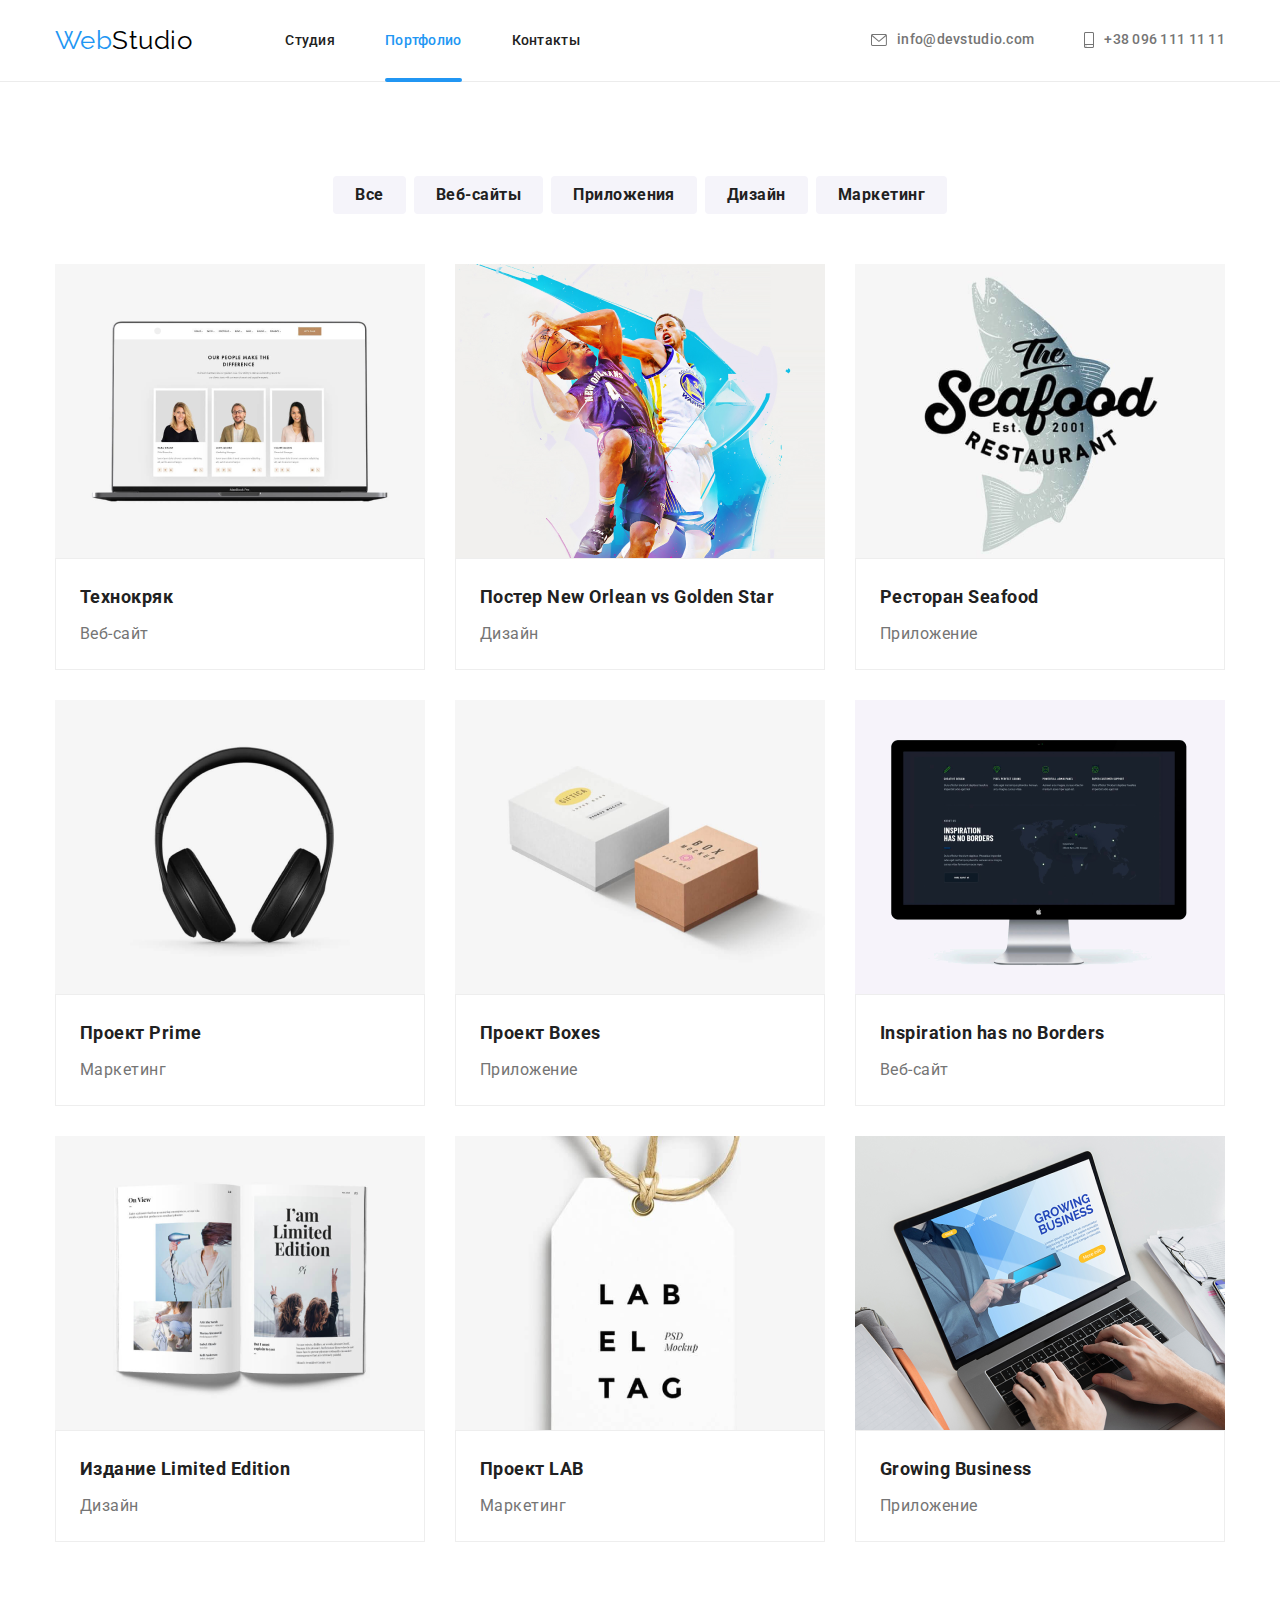
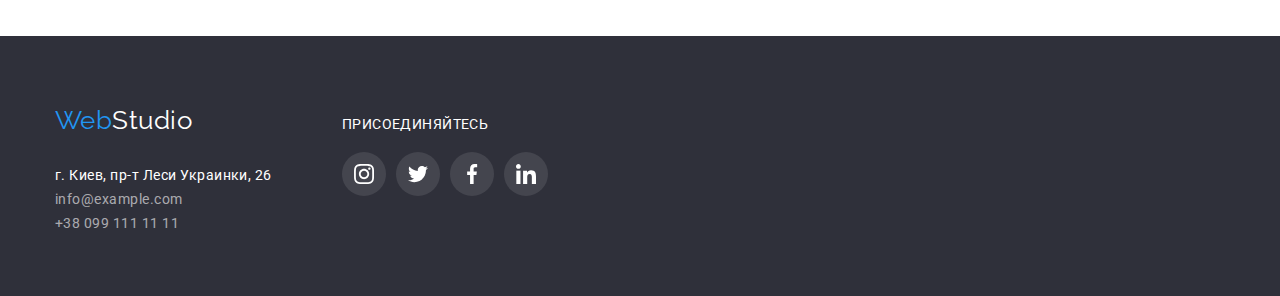
==== portfolio.html @ 7642db20 "gg" ====
<!DOCTYPE html>
<html lang="ru">

<head>
    <meta charset="UTF-8">
    <meta name="viewport" content="width=device-width, initial-scale=1.0">
    <title>WebStudio</title>
    <link rel="stylesheet" href="https://cdnjs.cloudflare.com/ajax/libs/modern-normalize/1.0.0/modern-normalize.min.css" />
    <link rel="preconnect" href="https://fonts.gstatic.com">
    <link
        href="https://fonts.googleapis.com/css2?family=Raleway:wght@700&family=Roboto:wght@400;500;700;900&display=swap"
        rel="stylesheet">
    <link href="css/style.css" rel="stylesheet">

</head>
<body>
    <!-- Шапка сайта -->
    <header class="page-header">
        <div class="container">
            <nav class="navigation">
                <a href="./" class="logo">
                    Web<span class="logo-second">Studio</span>
                </a>
                <ul class="site-nav list">
                    <li class="navigation-list"><a href="./" class="list-link-nav link">Студия</a></li>
                    <li class="navigation-list"><a href="./portfolio.html" class="list-link-nav current link">Портфолио</a></li>
                    <li class="navigation-list"><a href="" class="list-link-nav link">Контакты</a></li>
                </ul>
            </nav>
    
            <address class="address">
                <ul class="contacts-nav list">
                    <li class="address-item">
                        <a href="mailto:info@devstudio.com" class="link contacts-block">
                            <svg class="email-svg">
                                <use href="./images/sprite.svg#email"></use>
                            </svg>
                            info@devstudio.com</a></li>
                    <li class="address-item">
                        <a href="tel:+380961111111" class="link contacts-block">
                            <svg class="smartphone-svg">
                                <use href="./images/sprite.svg#smartphone">
                                    <use>
                            </svg>
                            +38 096 111 11 11</a></li>
                </ul>
            </address>
        </div>
    </header>

    <main class="page-main">
        <section>
            <div class="container">
                <h1 hidden class="portfolio-title">Портфолио</h1>
                <nav class="nav-filter">
                    <ul class="portfolio-list list">
                        <li class="item">
                            <button class="filter-button" type="button">Все</button>
                        </li>
                        <li class="item">
                            <button class="filter-button" type="button">Веб-сайты</button>
                        </li>
                        <li class="item">
                            <button class="filter-button" type="button">Приложения</button>
                        </li>
                        <li class="item">
                            <button class="filter-button" type="button">Дизайн</button>
                        </li>
                        <li class="item">
                            <button class="filter-button" type="button">Маркетинг</button>
                        </li>
                    </ul>
                </nav>
            </div>

            <div class="container">
                <ul class="portfolio-examples list">
                    <li class="item">
                        <a href="" class="portfolio-examples-link">
                            <div class="portfolio-hidden-block">
                            <img src="./images/portfolio/1img.png" alt="Веб-сайт" 
                            width="370"
                            height="294">
                            <p class="portfolio-hover-text">
                                Технокряк это современная <br> 
                                площадка распространения <br>
                                коронавируса. Компании 
                                используют эту платформу для <br>
                                цифрового шпионажа и атак на <br>
                                защищённые сервера конкурентов.
                            </p>
                            </div>
                            <div class="item-card">
                            <h2 class="example-name">Технокряк</h2>
                            <p class="example-type">Веб-сайт</p>
                            </div>
                        </a>
                    </li>
                    <li class="item">
                        <a href="" class="portfolio-examples-link">
                            <div class="portfolio-hidden-block">
                            <img src="./images/portfolio/2img.png" alt="Дизайн" 
                            width="370"
                            height="294">
                            <p class="portfolio-hover-text">
                                Технокряк это современная <br> 
                                площадка распространения <br>
                                коронавируса. Компании 
                                используют эту платформу для <br>
                                цифрового шпионажа и атак на <br>
                                защищённые сервера конкурентов.
                            </p>
                            </div>
                            <div class="item-card">
                            <h2 class="example-name">Постер New Orlean vs Golden Star</h2>
                            <p class="example-type">Дизайн</p>
                            </div>
                        </a>
                    </li>
                    <li class="item">
                        <a href="" class="portfolio-examples-link">
                            <div class="portfolio-hidden-block">
                            <img src="./images/portfolio/3img.png" alt="Приложение" 
                            width="370"
                            height="294">
                            <p class="portfolio-hover-text">
                                Технокряк это современная <br> 
                                площадка распространения <br>
                                коронавируса. Компании 
                                используют эту платформу для <br>
                                цифрового шпионажа и атак на <br>
                                защищённые сервера конкурентов.
                            </p>
                            </div>
                            <div class="item-card">
                            <h2 class="example-name">Ресторан Seafood</h2>
                            <p class="example-type">Приложение</p>
                            </div>
                        </a>
                    </li>
                    <li class="item">
                        <a href="" class="portfolio-examples-link">
                            <div class="portfolio-hidden-block">
                            <img src="./images/portfolio/4img.png" alt="Маркетинг" 
                            width="370"
                            height="294">
                            <p class="portfolio-hover-text">
                                Технокряк это современная <br> 
                                площадка распространения <br>
                                коронавируса. Компании 
                                используют эту платформу для <br>
                                цифрового шпионажа и атак на <br>
                                защищённые сервера конкурентов.
                            </p>
                            </div>
                            <div class="item-card">
                            <h2 class="example-name">Проект Prime</h2>
                            <p class="example-type">Маркетинг</p>
                            </div>
                        </a>
                    </li>
                    <li class="item">
                        <a href="" class="portfolio-examples-link">
                            <div class="portfolio-hidden-block">
                            <img src="./images/portfolio/5img.png" alt="Приложение" 
                            width="370"
                            height="294">
                            <p class="portfolio-hover-text">
                                Технокряк это современная <br> 
                                площадка распространения <br>
                                коронавируса. Компании 
                                используют эту платформу для <br>
                                цифрового шпионажа и атак на <br>
                                защищённые сервера конкурентов.
                            </p>
                            </div>
                            <div class="item-card">
                            <h2 class="example-name">Проект Boxes</h2>
                            <p class="example-type">Приложение</p>
                            </div>
                        </a>
                    </li>
                    <li class="item">
                        <a href="" class="portfolio-examples-link">
                            <div class="portfolio-hidden-block">
                            <img src="./images/portfolio/6img.png" alt="Веб-сайт" 
                            width="370"
                            height="294">
                            <p class="portfolio-hover-text">
                                Технокряк это современная <br> 
                                площадка распространения <br>
                                коронавируса. Компании 
                                используют эту платформу для <br>
                                цифрового шпионажа и атак на <br>
                                защищённые сервера конкурентов.
                            </p>
                            </div>
                            <div class="item-card">
                            <h2 class="example-name">Inspiration has no Borders</h2>
                            <p class="example-type">Веб-сайт</p>
                            </div>
                        </a>
                    </li>
                    <li class="item">
                        <a href="" class="portfolio-examples-link">
                            <div class="portfolio-hidden-block">
                            <img src="./images/portfolio/7img.png" alt="Дизайн" 
                            width="370"
                            height="294">
                            <p class="portfolio-hover-text">
                                Технокряк это современная <br> 
                                площадка распространения <br>
                                коронавируса. Компании 
                                используют эту платформу для <br>
                                цифрового шпионажа и атак на <br>
                                защищённые сервера конкурентов.
                            </p>
                            </div>
                            <div class="item-card">
                            <h2 class="example-name">Издание Limited Edition</h2>
                            <p class="example-type">Дизайн</p>
                            </div>
                        </a>
                    </li>
                    <li class="item">
                        <a href="" class="portfolio-examples-link">
                            <div class="portfolio-hidden-block">
                            <img src="./images/portfolio/8img.png" alt="Маркетинг" 
                            width="370"
                            height="294">
                            <p class="portfolio-hover-text">
                                Технокряк это современная <br> 
                                площадка распространения <br>
                                коронавируса. Компании 
                                используют эту платформу для <br>
                                цифрового шпионажа и атак на <br>
                                защищённые сервера конкурентов.
                            </p>
                            </div>
                            <div class="item-card">
                            <h2 class="example-name">Проект LAB</h2>
                            <p class="example-type">Маркетинг</p>
                            </div>
                        </a>
                    </li>
                    <li class="item">
                        <a href="" class="portfolio-examples-link">
                            <div class="portfolio-hidden-block">
                            <img src="./images/portfolio/9img.png" alt="Приложение" 
                            width="370"
                            height="294">
                            <p class="portfolio-hover-text">
                                Технокряк это современная <br> 
                                площадка распространения <br>
                                коронавируса. Компании 
                                используют эту платформу для <br>
                                цифрового шпионажа и атак на <br>
                                защищённые сервера конкурентов.
                            </p>
                            </div>
                            <div class="item-card">
                            <h2 class="example-name">Growing Business</h2>
                            <p class="example-type">Приложение</p>
                            </div>
                        </a>
                    </li>
                </ul>
            </div>
        </section>
    </main>

    <!-- Подвал -->
    <footer class="addresses-style">
        <div class="container inline-footer">
            <div>
                <a href="./" class="logo">
                    Web<span class="logo-second-footer">Studio</span>
                </a>
                <address class="address-style">
                    <ul class="footer-address list">
                        <li>
                            г. Киев, пр-т Леси Украинки, 26
                        </li>
                        <li>
                            <a href="mailto:info@example.com" class="footer-contacts">info@example.com</a>
                        </li>
                        <li>
                            <a href="tel:+380991111111" class="footer-contacts">+38 099 111 11 11</a>
                        </li>
                    </ul>
                </address>
            </div>
    
            <div class="social-footer">
                <p class="title-footer">
                    присоединяйтесь
                </p>
                <ul class="social-footer-list list">
                    <li class="social-footer-item">
                        <a href="" class="social-footer-link">
                            <svg class="social-svg-footer" width=20 height=20>
                                <use href="./images/sprite.svg#instagramfooter"></use>
                            </svg>
                        </a>
                    </li>
                    <li class="social-footer-item">
                        <a href="" class="social-footer-link">
                            <svg class="social-svg-footer" width=20 height=20>
                                <use href="./images/sprite.svg#twitterfooter"></use>
                            </svg>
                        </a>
                    </li>
                    <li class="social-footer-item">
                        <a href="" class="social-footer-link">
                            <svg class="social-svg-footer" width=20 height=20>
                                <use href="./images/sprite.svg#facebookfooter"></use>
                            </svg>
                        </a>
                    </li>
                    <li class="social-footer-item">
                        <a href="" class="social-footer-link">
                            <svg class="social-svg-footer" width=20 height=20>
                                <use href="./images/sprite.svg#linkedinfooter"></use>
                            </svg>
                        </a>
                    </li>
                </ul>
            </div>
    
        </div>
    </footer>
    
</body>
    
</html>
---- css/style.css ----
:root {
  --primary-text-color: #757575;
  --title-text-color: #212121;
  --accent-color: #2196f3;
  --primary-page-color: #ffffff;
}

body {
  background-color: var(--primary-page-color);
  color: var(--primary-text-color);
  font-family: Roboto, sans-serif;
  letter-spacing: 0.03em;
}

.list {
  list-style: none;
}

h1,
h2,
h4,
h4,
h5,
h6 {
  margin: 0;
}

ul,
ol {
  margin: 0;
  padding-inline-start: 0;
}

a {
  margin: 0;
}

img {
  display: block;
}

.container {
  margin-left: auto;
  margin-right: auto;
  width: 1200px;
  padding: 0 15px;
}

/*Шапка сайта*/
.page-header {
  border-bottom: 1px solid #ececec;
}

.page-header .container {
  display: flex;
  align-items: center;
}

.navigation {
  display: flex;
  align-items: center;
}

.logo {
  color: var(--accent-color);
  text-decoration: none;
  font-family: Raleway, sans-serif;
  font-size: 26px;
  line-height: 1.88;
}

.page-header .logo {
  margin-right: 93px;
}

.logo-second {
  color: #000000;
}

.site-nav .link {
  color: var(--title-text-color);
  text-decoration: none;
  font-weight: 500;
  font-size: 14px;
  line-height: 1.2;
  letter-spacing: 0.02em;
}

.site-nav {
  display: flex;
}

.site-nav .link:hover,
.site-nav .link:focus {
  color: var(--accent-color);
}

.navigation-list:not(:last-child) {
  margin-right: 50px;
}

.list-link-nav {
  display: block;
  position: relative;
  padding-top: 32px;
  padding-bottom: 32px;
  transition: 250ms cubic-bezier(0.4, 0, 0.2, 1);
}

.list-link-nav.current::after {
  content: '';
  position: absolute;
  bottom: -1px;
  display: block;
  width: 100%;
  height: 4px;
  color: #2196f3;
  background-color: #2196f3;
  border-radius: 2px;
  transition: 250ms cubic-bezier(0.4, 0, 0.2, 1);
}

.email-svg {
  width: 16px;
  height: 12px;
  margin-right: 10px;
  fill: var(--primary-text-color);
}

.smartphone-svg {
  width: 10px;
  height: 16px;
  margin-right: 10px;
  fill: var(--primary-text-color);
}

.address-item:not(:last-child) {
  margin-right: 50px;
}

.link.current {
  color: var(--accent-color);
}

.contacts-nav {
  display: flex;
}

.page-header .address {
  margin-left: auto;
}

.address-item .link {
  display: flex;
  align-items: center;
  color: var(--primary-text-color);
  text-decoration: none;
  font-style: normal;
  font-weight: 500;
  font-size: 14px;
  line-height: 1.14;
  letter-spacing: 0.02em;
}

.address-item .link:hover,
.address-item .link:focus {
  color: var(--accent-color);
}

.contacts-block:hover .email-svg,
.contacts-block:focus .email-svg {
  fill: currentColor;
}

.contacts-block:hover .smartphone-svg,
.contacts-block:focus .smartphone-svg {
  fill: currentColor;
}

/*section*/
.section-title {
  color: var(--title-text-color);
  font-size: 36px;
  line-height: 1.16;
  text-align: center;
  margin-bottom: 50px;
}

/*Герой*/
.hero {
  background-image: linear-gradient(
      rgba(47, 48, 58, 0.4),
      rgba(47, 48, 58, 0.4)
    ),
    url(../images/hero.png);
  background-color: #ffffff;
  background-position: center;
  max-width: 1600px;
  background-repeat: no-repeat;
  text-align: center;
  margin-left: auto;
  margin-right: auto;
  padding-top: 200px;
  padding-bottom: 200px;
}

.hero-title {
  color: var(--primary-page-color);
  font-weight: 900;
  font-size: 44px;
  line-height: 1.37;
  letter-spacing: 0.06em;
  text-transform: uppercase;
  margin-bottom: 30px;
}

.hero-button {
  background-color: var(--accent-color);
  color: var(--primary-page-color);

  display: inline-block;
  border: 1px transparent;
  min-width: 200px;
  height: 50px;
  text-decoration: none;
  font-weight: bold;
  font-size: 16px;
  line-height: 1.875;
  letter-spacing: 0.06em;
  border-radius: 4px;
  cursor: pointer;
  padding: 10px 32px;
  text-decoration: none;
}

/*Преимущества*/
.features {
  padding-top: 94px;
  padding-bottom: 94px;
}

.features-list .title {
  color: var(--title-text-color);
  font-size: 14px;
  line-height: 1.14;
  letter-spacing: 0.03em;
  text-transform: uppercase;
  margin-bottom: 10px;
  margin-top: 0px;
}

.features-list-item:not(:last-child) {
  margin-right: 30px;
}

.features-paragraph {
  min-width: 270px;
  margin-top: 0px;
  margin-bottom: 0px;
}

.container .features-list {
  display: flex;
}

.features-paragraph {
  font-size: 14px;
  line-height: 1.7;
}

.features-svg {
  width: 70px;
  height: 70px;
}

.features-svg-block {
  display: flex;
  background-color: #f5f4fa;
  align-items: center;
  justify-content: center;
  width: 270px;
  height: 120px;
  border-radius: 4px;
  margin-bottom: 30px;
}

/*чем мы занимаемся*/
.works {
  padding-bottom: 94px;
}

.works-title {
  display: flex;
}

.works-title-list {
  position: relative;
}

.works-title-list:not(:last-child) {
  margin-right: 30px;
}

.about-backg {
  position: absolute;
  width: 370px;
  bottom: 0;
  background-color: rgba(47, 48, 58, 0.8);
}

.about-backg-title {
  font-weight: 700;
  font-size: 14px;
  line-height: 1.14;
  text-align: center;
  letter-spacing: 0.03em;
  text-transform: uppercase;
  color: #ffffff;
  margin: 27px 0;
}

/*наша команда*/

.employees-title {
  display: flex;
  justify-content: space-between;
}

.employees-title li {
  background: #ffffff;
  box-shadow: 0px 1px 3px rgba(0, 0, 0, 0.12), 0px 1px 1px rgba(0, 0, 0, 0.14),
    0px 2px 1px rgba(0, 0, 0, 0.2);
  border-radius: 0px 0px 4px 4px;
}

.employee {
  padding-top: 94px;
  padding-bottom: 94px;
  background-color: #f5f4fa;
  text-align: center;
  margin-left: auto;
  margin-right: auto;
}

.employee-name {
  color: var(--title-text-color);
  font-weight: 500;
  font-size: 16px;
  line-height: 1.18;
  margin-top: 30px;
  margin-bottom: 10px;
  text-align: center;
}
.employee-position {
  color: var(--primary-text-color);
  font-size: 16px;
  line-height: 1.18;
  margin-top: 0;
  margin-bottom: 16px;
  text-align: center;
}

.employee-social-block {
  display: flex;
  justify-content: center;
  align-items: center;
  width: 206px;
  height: 44px;
  margin: 0 32px 30px 32px;
}

.employees-social-svg-links {
  display: flex;
  align-items: center;
  justify-content: center;
  width: 44px;
  height: 44px;
}

.employees-social-svg-links:hover .employees-social-svg,
.employees-social-svg-links:focus .employees-social-svg {
  fill: #ffffff;
}

.employees-social-svg-links:hover,
.employees-social-svg-links:focus {
  background: var(--accent-color);
  border-radius: 50%;
}

.employees-social-svg-links:not(:last-child) {
  margin-right: 10px;
}

.employees-social-svg {
  fill: #afb1b8;
  width: 20px;
  height: 20px;
}
/*наши клиенты*/
.clients {
  padding-top: 94px;
  padding-bottom: 94px;
}

.clients-list {
  display: flex;
  align-items: center;
  justify-content: space-between;
}

.clients-item-link {
  display: flex;
  align-items: center;
  justify-content: center;
  width: 170px;
  height: 90px;
  border: 1px solid #afb1b8;
  border-radius: 4px;
}

.clients-social-svg {
  fill: #afb1b8;
}

.clients-item-link:hover,
.clients-item-link:focus {
  border: 1px solid var(--accent-color);
}

.clients-item-link:hover .clients-social-svg,
.clients-item-link:focus .clients-social-svg {
  fill: var(--accent-color);
}

/*подвал*/

.addresses-style {
  text-decoration: none;
  background-color: #2f303a;
  padding-top: 60px;
  padding-bottom: 60px;
  margin-left: auto;
  margin-right: auto;
}

.footer-address {
  color: #ffffff;
  font-size: 14px;
  line-height: 1.7;
}

.footer-contacts {
  color: rgba(255, 255, 255, 0.6);
  font-size: 14px;
  line-height: 1.7;
  text-decoration: none;
  margin-top: 9px;
}

.inline-footer {
  display: flex;
  align-items: baseline;
}

.social-footer {
  margin-left: 70px;
}

.social-footer-list {
  display: flex;
  justify-content: space-between;
  width: 206px;
}

.title-footer {
  color: var(--primary-page-color);
  font-size: 14px;
  line-height: 1.14;
  letter-spacing: 0.03em;
  text-transform: uppercase;
  margin-bottom: 20px;
}

.social-footer-link {
  display: flex;
  align-items: center;
  justify-content: center;
  background: rgba(255, 255, 255, 10%);
  width: 44px;
  height: 44px;
  border-radius: 50%;
}

.social-svg-footer {
  fill: #ffffff;
}

.social-footer-link:hover,
.social-footer-link:focus {
  background: var(--accent-color);
}

.nav-filter {
  padding-top: 94px;
  padding-bottom: 50px;
}

.filter-button {
  background-color: #f5f4fa;
  color: var(--title-text-color);
  text-align: center;
  display: inline-block;
  border: 1px transparent;
  min-width: 73px;
  height: 38px;
  text-decoration: none;
  font-weight: bold;
  border-radius: 4px;
  cursor: pointer;
  padding: 6px 22px;
  font-size: 16px;
  line-height: 1.625;
  letter-spacing: 0.03em;
}

.portfolio-list {
  display: flex;
  justify-content: center;
}

.portfolio-list .item:not(:last-child) {
  margin-right: 8px;
}

.portfolio-list .filter-button:hover,
.portfolio-list .filter-button:focus {
  background-color: var(--accent-color);
  color: var(--primary-page-color);
}

.portfolio-examples {
  display: flex;
  flex-wrap: wrap;
  padding-bottom: 94px;
}

.portfolio-examples .item {
  margin-right: 30px;
  margin-bottom: 30px;
}

.portfolio-hidden-block {
  position: relative;
  overflow: hidden;
}

.portfolio-hover-text {
  display: block;
  margin-block-start: 0em;
  margin-block-end: 0em;
  color: #ffffff;
  font-size: 18px;
  line-height: 1.5em;
  letter-spacing: 0.03em;
  padding: 63px 24px;
}

.portfolio-hidden-block .portfolio-hover-text {
  content: '';
  position: absolute;
  top: 0;
  left: 0;
  width: 100%;
  height: 100%;
  background-color: rgba(33, 150, 243, 0.9);
  opacity: 0;
  transform: translateY(100%);
  transition: 250ms cubic-bezier(0.4, 0, 0.2, 1);
}

.item {
  transition: 250ms cubic-bezier(0.4, 0, 0.2, 1);
}

.portfolio-examples-link:hover .portfolio-hidden-block .portfolio-hover-text,
.portfolio-examples-link:focus .portfolio-hidden-block .portfolio-hover-text {
  opacity: 1;
  transform: translateY(0);
}

.portfolio-examples .item:nth-last-child(-n + 3) {
  margin-bottom: 0;
}

.portfolio-examples .item:nth-child(3n) {
  margin-right: 0;
}

.portfolio-examples-link {
  text-decoration: none;
}

.item img {
  display: block;
  max-width: 100%;
  height: auto;
}
.item-card {
  padding: 20px 24px;
  background: #ffffff;
  border: 1px solid #eeeeee;
}

.portfolio-examples-link:hover,
.portfolio-examples-link:focus {
  box-shadow: 0px 1px 1px rgba(0, 0, 0, 0.12), 0px 4px 4px rgba(0, 0, 0, 0.06),
    1px 4px 6px rgba(0, 0, 0, 0.16);
}

.example-name {
  font-size: 18px;
  line-height: 2;
  letter-spacing: 0.06ems;
  color: var(--title-text-color);
  margin-bottom: 4px;
}

.example-type {
  font-size: 16px;
  line-height: 1.87;
  color: var(--primary-text-color);
  margin: 0;
}

.logo-second-footer {
  color: var(--primary-page-color);
}

.address-style {
  margin-top: 20px;
  font-style: normal;
}

.address-margin:not(:last-child) {
  margin-bottom: 9px;
}

/*modal window*/
.backdrop {
  position: fixed;
  top: 0;
  left: 0;
  width: 100%;
  height: 100%;
  background-color: rgba(0, 0, 0, 0.2);
  opacity: 1;
  visibility: visible;
  z-index: 1;
  transition: 400ms cubic-bezier(0.1, 0.7, 1, 0.1);
}

.backdrop.is-hidden {
  visibility: hidden;
  opacity: 0;
  pointer-events: none;
  transition: 400ms cubic-bezier(0.1, 0.7, 1, 0.1);
}

.modal {
  position: relative;
  width: 528px;
  height: 581px;
  background-color: #fff;
  top: 50%;
  left: 50%;
  transform: translate(-50%, -50%);
}

.close-modal {
  position: absolute;
  width: 30px;
  height: 30px;
  top: 8px;
  right: 6px;
  border-radius: 50%;
  cursor: pointer;
  background: #ffffff;
  border: 1px solid rgba(0, 0, 0, 0.1);
}
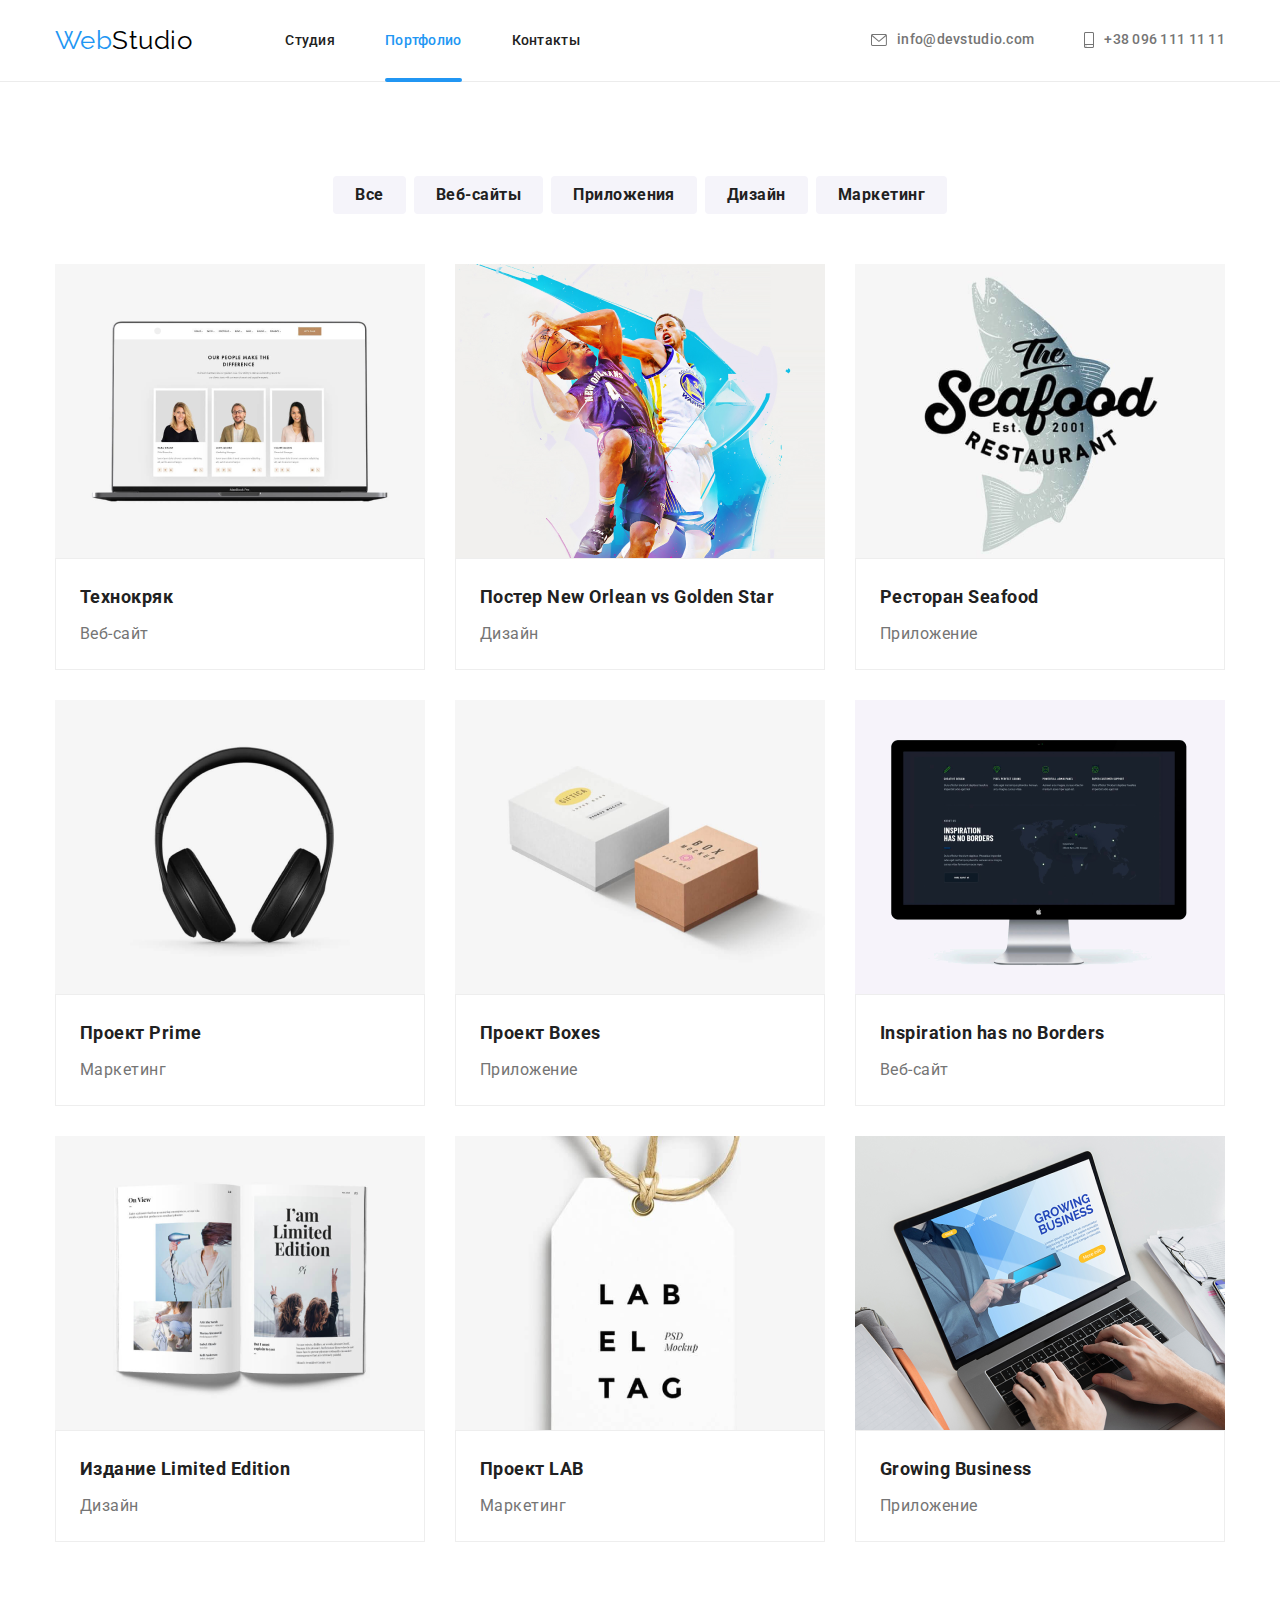
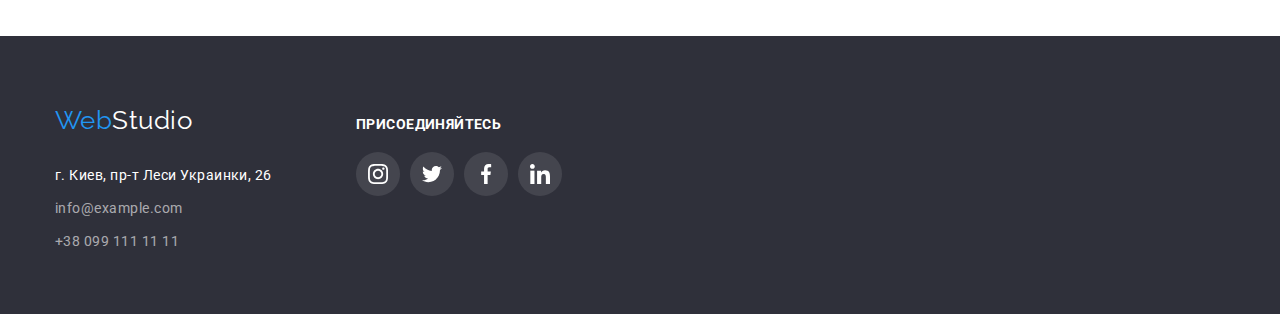
==== commit 9fbf4552: "gg" ====
--- a/portfolio.html
+++ b/portfolio.html
@@ -278,13 +278,13 @@
                 </a>
                 <address class="address-style">
                     <ul class="footer-address list">
-                        <li>
+                        <li class="address-margin">
                             г. Киев, пр-т Леси Украинки, 26
                         </li>
-                        <li>
+                        <li class="address-margin">
                             <a href="mailto:info@example.com" class="footer-contacts">info@example.com</a>
                         </li>
-                        <li>
+                        <li class="address-margin">
                             <a href="tel:+380991111111" class="footer-contacts">+38 099 111 11 11</a>
                         </li>
                     </ul>
--- a/css/style.css
+++ b/css/style.css
@@ -480,6 +480,7 @@
   letter-spacing: 0.03em;
   text-transform: uppercase;
   margin-bottom: 20px;
+  font-weight: 700;
 }
 
 .social-footer-link {
@@ -524,6 +525,53 @@
   letter-spacing: 0.03em;
 }
 
+/*footer form */
+.social-footer-form {
+  display: flex;
+  margin-top: 20px;
+}
+
+.social-footer-input {
+  width: 358px;
+  height: 50px;
+  border: 1px solid rgba(255, 255, 255, 0.3);
+  border-radius: 4px;
+  background-color: #2f303a;
+  padding: 15px 0px 15px 16px;
+  color: #fff;
+  margin-right: 12px;
+  transition: 250ms cubic-bezier(0.4, 0, 0.2, 1);
+}
+
+.social-footer-btn {
+  display: inline-flex;
+  justify-content: space-between;
+  width: 200px;
+  height: 50px;
+  font-weight: 700;
+  font-size: 16px;
+  line-height: 1.87;
+  letter-spacing: 0.06em;
+
+  background-color: var(--accent-color);
+  box-shadow: 0px 4px 4px rgba(0, 0, 0, 0.15);
+  border-radius: 4px;
+  border: none;
+  color: #fff;
+  padding: 10px 28px;
+  cursor: pointer;
+}
+
+.footer-icon-send {
+  fill: #ffffff;
+}
+
+.social-footer-subscribe {
+  align-items: ;
+  margin-left: 93px;
+}
+
+/*portfolio*/
 .portfolio-list {
   display: flex;
   justify-content: center;
@@ -640,6 +688,7 @@
 .address-style {
   margin-top: 20px;
   font-style: normal;
+  width: 231px;
 }
 
 .address-margin:not(:last-child) {
@@ -670,11 +719,13 @@
 .modal {
   position: relative;
   width: 528px;
-  height: 581px;
+  padding: 40px;
   background-color: #fff;
   top: 50%;
   left: 50%;
   transform: translate(-50%, -50%);
+  z-index: 2;
+  text-align: left;
 }
 
 .close-modal {
@@ -688,3 +739,172 @@
   background: #ffffff;
   border: 1px solid rgba(0, 0, 0, 0.1);
 }
+.close-modal:hover .icon-close-modal-button,
+.close-modal:focus .icon-close-modal-button {
+  fill: var(--accent-color);
+}
+
+.text-modal {
+  font-weight: 700;
+  font-size: 20px;
+  line-height: 1.15;
+  text-align: center;
+  letter-spacing: 0.03em;
+
+  color: #212121;
+  margin-bottom: 12px;
+}
+
+.modal-form-subject {
+  font-weight: 400;
+  font-size: 12px;
+  line-height: 1.16;
+
+  letter-spacing: 0.01em;
+
+  color: var(--primary-text-color);
+}
+
+.modal-subject-checkbox {
+  font-weight: 400;
+  font-size: 14px;
+  line-height: 1.71;
+
+  letter-spacing: 0.03em;
+
+  color: var(--primary-text-color);
+  margin-left: 7px;
+}
+
+.modal-form-message::placeholder {
+  font-weight: 400;
+  font-size: 14px;
+  line-height: 1.14;
+  letter-spacing: 0.01em;
+
+  color: rgba(117, 117, 117, 0.5);
+}
+
+.modal-form {
+  display: flex;
+  flex-direction: column;
+}
+
+.modal-form-label {
+  margin-bottom: 10px;
+}
+
+.modal-placeholder-label {
+  margin-bottom: 20px;
+}
+
+.modal-form-input {
+  width: 100%;
+  height: 40px;
+  border: 1px solid rgba(33, 33, 33, 0.2);
+  border-radius: 4px;
+  padding-left: 42px;
+  transition: var(--timing-fn);
+}
+.modal-form-input:focus {
+  outline: none;
+  border-color: var(--accent-color);
+}
+
+.modal-form-input:focus + .modal-icon-svg {
+  fill: var(--accent-color);
+}
+
+.modal-form-input-wrapper {
+  position: relative;
+  display: block;
+  margin-top: 4px;
+}
+
+.modal-icon-svg {
+  position: absolute;
+  top: 50%;
+  left: 12px;
+  transform: translateY(-50%);
+  transition: fill var(--timing-fn);
+}
+
+.modal-form-message {
+  width: 100%;
+  height: 120px;
+  border: 1px solid rgba(33, 33, 33, 0.2);
+  border-radius: 4px;
+  padding: 12px 16px;
+  margin-top: 4px;
+  resize: none;
+  transition: var(--timing-fn);
+}
+
+.modal-form-message:focus {
+  outline: none;
+  border-color: var(--accent-color);
+}
+
+.modal-text-checkbox {
+  display: flex;
+  align-items: center;
+  margin-bottom: 30px;
+}
+
+.modal-text-checkbox::before {
+  content: '';
+  display: inline-block;
+  width: 16px;
+  height: 15px;
+  border: 1px solid black;
+}
+
+.modal-checkbox:checked + .modal-text-checkbox::before {
+  background-image: url(../images/iconcheck.svg);
+  background-repeat: no-repeat;
+  background-size: cover;
+  border: none;
+}
+
+.modal-form-button {
+  display: block;
+  width: 200px;
+  height: 50px;
+
+  font-weight: 700;
+  font-size: 16px;
+  line-height: 1.87;
+  letter-spacing: 0.06em;
+
+  color: #ffffff;
+
+  background-color: #188ce8;
+  box-shadow: 0px 4px 4px rgba(0, 0, 0, 0.15);
+  border-radius: 4px;
+  border: none;
+  margin: 0 auto;
+  cursor: pointer;
+}
+
+.modal-link-checkbox {
+  font-weight: 400;
+  font-size: 14px;
+  line-height: 1.71;
+  letter-spacing: 0.03em;
+  color: #2196f3;
+  text-decoration-skip-ink: none;
+}
+
+.visually-hidden {
+  position: absolute;
+  width: 1px;
+  height: 1px;
+  margin: -1px;
+  border: 0;
+  padding: 0;
+
+  white-space: nowrap;
+  clip-path: inset(100%);
+  clip: rect(0 0 0 0);
+  overflow: hidden;
+}
